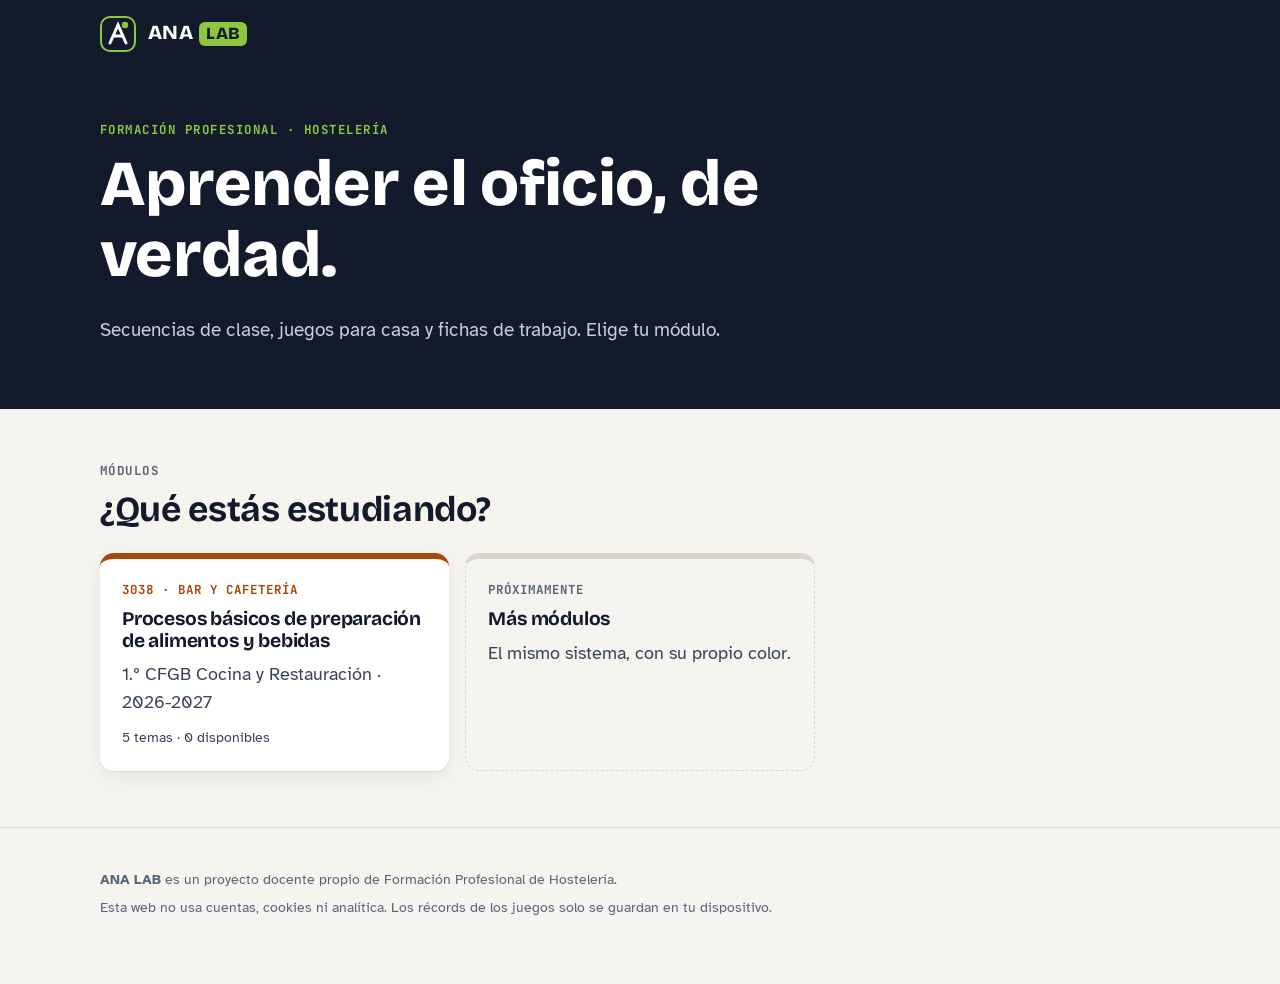
==== index.html @ 5fe83b50 "Primera versión del portal ANA LAB y página del módulo 3038 Co-Authored-By: Claude Opus 5.5 <noreply" ====
<!doctype html>
<html lang="es">
<head>
<meta charset="utf-8">
<meta name="viewport" content="width=device-width, initial-scale=1">
<meta name="robots" content="noindex, nofollow">
<meta name="description" content="ANA LAB · Materiales de Formación Profesional de Hostelería: secuencias de clase, juegos y fichas.">
<title>ANA LAB</title>
<link rel="icon" href="assets/img/favicon.svg" type="image/svg+xml">
<link rel="stylesheet" href="css/tokens.css">
<link rel="stylesheet" href="css/base.css">
<link rel="stylesheet" href="css/components.css">
<script src="js/catalogo.js" defer></script>
<script src="js/portal.js" defer></script>
</head>
<body>
<a class="skip" href="#contenido">Saltar al contenido</a>

<header class="top">
  <div class="bar">
    <a class="brand" href="./" aria-label="ANA LAB, inicio">
      <svg width="36" height="36" viewBox="0 0 36 36" aria-hidden="true">
        <rect x="1" y="1" width="34" height="34" rx="9" fill="none" stroke="#8DC63F" stroke-width="2"/>
        <path d="M10 27L18 9l8 18M13 20h10" stroke="#fff" stroke-width="3" stroke-linecap="round" fill="none"/>
        <circle cx="25" cy="9" r="3.2" fill="#8DC63F"/>
      </svg>
      <span class="brand-name">ANA<span>LAB</span></span>
    </a>
  </div>
  <div class="hero">
    <div class="eyebrow">Formación Profesional · Hostelería</div>
    <h1>Aprender el oficio, de verdad.</h1>
    <p>Secuencias de clase, juegos para casa y fichas de trabajo. Elige tu módulo.</p>
  </div>
</header>

<main id="contenido">
  <section class="wrap">
    <div class="eyebrow">Módulos</div>
    <h2>¿Qué estás estudiando?</h2>
    <div class="cards" id="modulos"></div>
  </section>
</main>

<footer>
  <div class="wrap">
    <p><strong>ANA LAB</strong> es un proyecto docente propio de Formación Profesional de Hostelería.</p>
    <p class="note">Esta web no usa cuentas, cookies ni analítica. Los récords de los juegos solo se guardan en tu dispositivo.</p>
  </div>
</footer>
</body>
</html>
---- css/tokens.css ----
/* ANA LAB · Tokens de diseño (fuente: prototipo/guia-visual.html) */

@font-face { font-family: "Bricolage Grotesque"; src: url("../assets/fonts/bricolage-grotesque.woff2") format("woff2"); font-weight: 200 800; font-display: swap; }
@font-face { font-family: "Atkinson Hyperlegible"; src: url("../assets/fonts/atkinson-400.woff2") format("woff2"); font-weight: 400; font-display: swap; }
@font-face { font-family: "Atkinson Hyperlegible"; src: url("../assets/fonts/atkinson-400-italic.woff2") format("woff2"); font-weight: 400; font-style: italic; font-display: swap; }
@font-face { font-family: "Atkinson Hyperlegible"; src: url("../assets/fonts/atkinson-700.woff2") format("woff2"); font-weight: 700; font-display: swap; }
@font-face { font-family: "JetBrains Mono"; src: url("../assets/fonts/jetbrains-mono-500.woff2") format("woff2"); font-weight: 500; font-display: swap; }
@font-face { font-family: "JetBrains Mono"; src: url("../assets/fonts/jetbrains-mono-700.woff2") format("woff2"); font-weight: 700; font-display: swap; }

:root {
  /* Base editorial */
  --ink: #121A2B;
  --ink-2: #3A4458;
  --ink-3: #5B6478;
  --paper: #F6F4EF;
  --surface: #FFFFFF;
  --line: #DAD6CC;
  /* Ecosistema */
  --hl-green: #3F7A12;        /* texto/acento sobre claro (AA) */
  --hl-green-bright: #8DC63F; /* solo decorativo o sobre oscuro */
  --hl-blue: #0B5FA5;
  /* Módulos */
  --m3038: #A4480C;  /* Bar y cafetería · cobre */
  --m3038-soft: #F1ECE6;
  /* Retroalimentación */
  --ok: #13703A;  --ok-bg: #E4F4E9;
  --ko: #B3261E;  --ko-bg: #FCE8E6;
  --tip: #8A5A00; --tip-bg: #FFF3D6;

  --radius: 14px;
  --shadow: 0 1px 2px rgba(18,26,43,.06), 0 6px 20px rgba(18,26,43,.07);
  --font-display: "Bricolage Grotesque", system-ui, sans-serif;
  --font-body: "Atkinson Hyperlegible", system-ui, sans-serif;
  --font-mono: "JetBrains Mono", ui-monospace, monospace;
}
---- css/base.css ----
/* ANA LAB · Base */

* { box-sizing: border-box; }
html { -webkit-text-size-adjust: 100%; }
body { margin: 0; background: var(--paper); color: var(--ink); font: 18px/1.55 var(--font-body); }
a { color: var(--hl-blue); }
:focus-visible { outline: 3px solid var(--hl-blue); outline-offset: 3px; border-radius: 6px; }
img { max-width: 100%; height: auto; }

h1, h2, h3 { font-family: var(--font-display); line-height: 1.1; letter-spacing: -.01em; margin: 0 0 .4em; }
h2 { font-size: clamp(1.6rem, 3vw, 2.2rem); }
h3 { font-size: 1.2rem; }

.wrap { max-width: 1120px; margin: 0 auto; padding-inline: 20px; }
.eyebrow { font: 700 .78rem/1 var(--font-mono); letter-spacing: .12em; text-transform: uppercase; color: var(--ink-3); margin-bottom: .8rem; }
.lead { font-size: 1.15rem; color: var(--ink-2); max-width: 62ch; }
.note { font-size: .9rem; color: var(--ink-3); }
section { padding-block: 56px; }
section + section { border-top: 1px solid var(--line); }

.skip { position: absolute; left: -9999px; top: 0; background: var(--surface); color: var(--ink); padding: 12px 16px; z-index: 10; }
.skip:focus { left: 16px; top: 16px; }

@media (max-width: 600px) {
  body { font-size: 17px; }
  .wrap { padding-inline: 16px; }
  section { padding-block: 40px; }
}
---- css/components.css ----
/* ANA LAB · Componentes del portal */

/* Cabecera */
header.top { background: var(--ink); color: #fff; }
header.top .bar { display: flex; align-items: center; justify-content: space-between; gap: 16px; padding: 16px 20px; max-width: 1120px; margin: 0 auto; }
.brand { display: flex; align-items: center; gap: 12px; text-decoration: none; color: inherit; }
.brand-name { font: 800 1.25rem/1 var(--font-display); letter-spacing: .02em; }
.brand-name span { display: inline-block; margin-left: 6px; padding: 3px 7px 4px; border-radius: 6px; background: var(--hl-green-bright); color: var(--ink); font-size: .85em; }
.crumbs { font: 500 .85rem var(--font-mono); color: #C9CFDB; }
.crumbs a { color: #fff; }
.hero { padding: 56px 20px 64px; max-width: 1120px; margin: 0 auto; }
.hero h1 { font-size: clamp(2.2rem, 6vw, 4rem); font-weight: 800; max-width: 18ch; }
.hero p { color: #C9CFDB; font-size: 1.2rem; max-width: 56ch; margin: 0; }
.hero .eyebrow { color: var(--hl-green-bright); }
.hero.module .eyebrow { color: #F0B98F; }

/* Botones */
.btn { display: inline-flex; align-items: center; font: 700 1rem/1 var(--font-body); border: 2px solid transparent; border-radius: 12px; padding: 14px 20px; cursor: pointer; min-height: 48px; text-decoration: none; }
.btn-primary { background: var(--ink); color: #fff; }
.btn-module { background: var(--m3038); color: #fff; }

/* Tarjetas */
.cards { display: grid; grid-template-columns: repeat(auto-fill, minmax(280px, 1fr)); gap: 16px; margin-top: 24px; }
.card { background: var(--surface); border-radius: var(--radius); box-shadow: var(--shadow); padding: 22px; border-top: 6px solid var(--accent, var(--line)); display: flex; flex-direction: column; gap: 10px; }
.card h3 { margin: 0; }
.card p { margin: 0; color: var(--ink-2); }
.card .code { font: 700 .78rem var(--font-mono); color: var(--accent, var(--ink-3)); letter-spacing: .08em; text-transform: uppercase; }
.card .links { display: flex; gap: 8px; flex-wrap: wrap; margin-top: auto; padding-top: 6px; }
.card.soon { --accent: var(--ink-3); box-shadow: none; border: 1px dashed var(--line); border-top: 6px solid var(--line); background: transparent; }
a.card { text-decoration: none; color: inherit; }
a.card:hover { box-shadow: 0 2px 4px rgba(18,26,43,.08), 0 10px 28px rgba(18,26,43,.12); }

.pill { display: inline-flex; align-items: center; min-height: 44px; font: 700 .85rem/1 var(--font-mono); padding: 0 12px; border-radius: 10px; background: var(--m3038-soft); color: var(--m3038); text-decoration: none; }
.pill[aria-disabled="true"] { background: transparent; border: 1px dashed var(--line); color: var(--ink-3); cursor: default; }

.status { align-self: flex-start; font: 700 .75rem/1 var(--font-mono); padding: 6px 8px; border-radius: 6px; background: #ECE8E1; color: var(--ink-2); }
.status.listo { background: var(--ok-bg); color: var(--ok); }
.status.prep { background: var(--tip-bg); color: var(--tip); }

/* Pie */
footer { padding: 40px 0 60px; color: var(--ink-3); font-size: .9rem; border-top: 1px solid var(--line); }
footer p { margin: 0 0 6px; }

@media (prefers-reduced-motion: no-preference) {
  .btn, a.card, .pill { transition: box-shadow .15s, background-color .15s, transform .15s; }
  a.card:hover { transform: translateY(-2px); }
}

@media (max-width: 600px) {
  header.top .bar { padding: 14px 16px; }
  .hero { padding: 40px 16px 48px; }
  .cards { grid-template-columns: 1fr; }
}
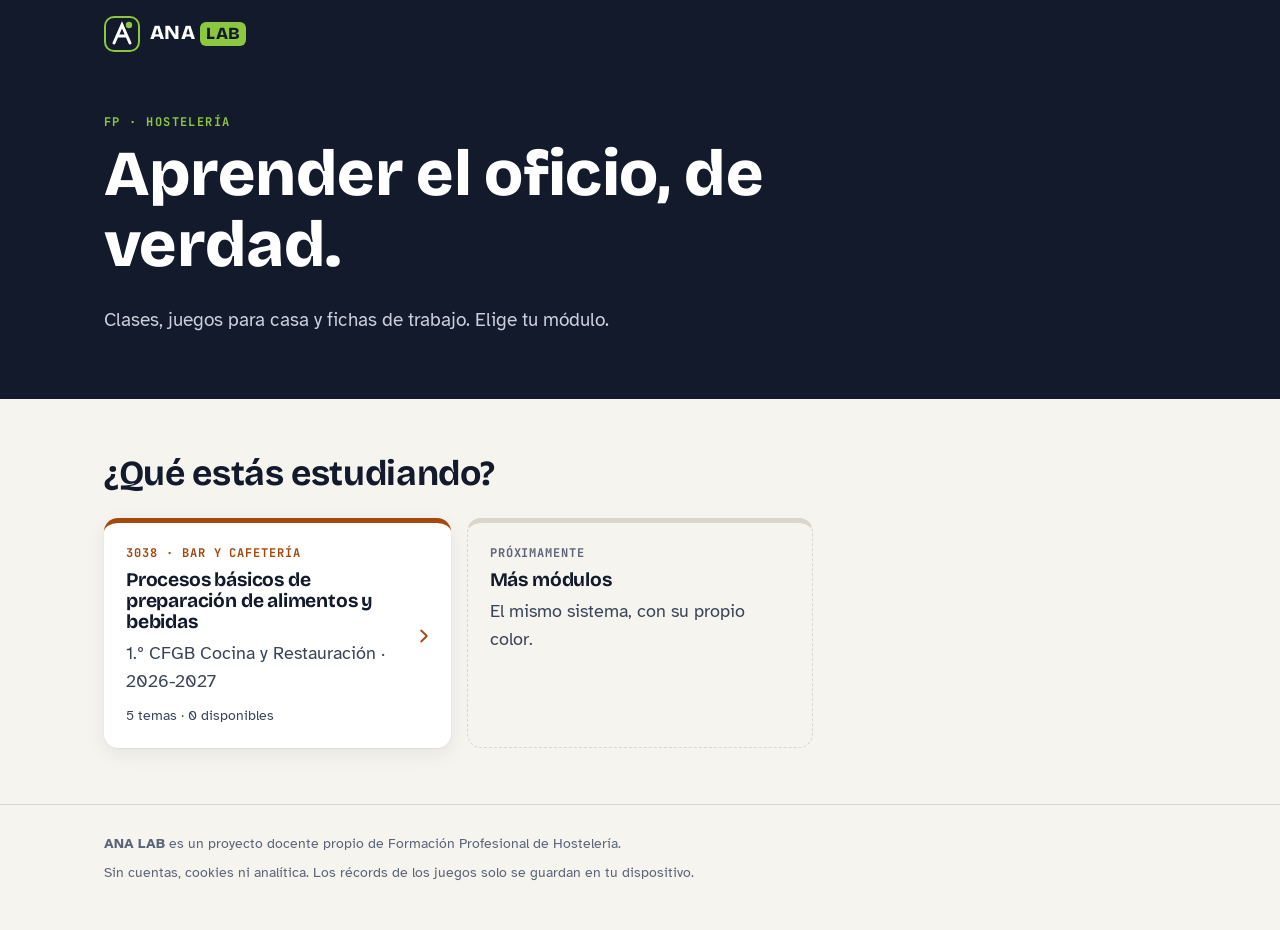
==== commit 91dbaba4: "Diseño móvil primero e instalable en la pantalla de inicio - CSS reescrito con el móvil como vista b" ====
--- a/index.html
+++ b/index.html
@@ -2,11 +2,14 @@
 <html lang="es">
 <head>
 <meta charset="utf-8">
-<meta name="viewport" content="width=device-width, initial-scale=1">
+<meta name="viewport" content="width=device-width, initial-scale=1, viewport-fit=cover">
 <meta name="robots" content="noindex, nofollow">
-<meta name="description" content="ANA LAB · Materiales de Formación Profesional de Hostelería: secuencias de clase, juegos y fichas.">
+<meta name="description" content="ANA LAB · Materiales de Formación Profesional de Hostelería: clases, juegos y fichas.">
+<meta name="theme-color" content="#121A2B">
 <title>ANA LAB</title>
+<link rel="manifest" href="manifest.webmanifest">
 <link rel="icon" href="assets/img/favicon.svg" type="image/svg+xml">
+<link rel="apple-touch-icon" href="assets/img/icon-180.png">
 <link rel="stylesheet" href="css/tokens.css">
 <link rel="stylesheet" href="css/base.css">
 <link rel="stylesheet" href="css/components.css">
@@ -18,25 +21,26 @@
 
 <header class="top">
   <div class="bar">
-    <a class="brand" href="./" aria-label="ANA LAB, inicio">
-      <svg width="36" height="36" viewBox="0 0 36 36" aria-hidden="true">
-        <rect x="1" y="1" width="34" height="34" rx="9" fill="none" stroke="#8DC63F" stroke-width="2"/>
-        <path d="M10 27L18 9l8 18M13 20h10" stroke="#fff" stroke-width="3" stroke-linecap="round" fill="none"/>
-        <circle cx="25" cy="9" r="3.2" fill="#8DC63F"/>
-      </svg>
-      <span class="brand-name">ANA<span>LAB</span></span>
-    </a>
+    <div class="bar-in">
+      <a class="brand" href="./" aria-label="ANA LAB, inicio">
+        <svg viewBox="0 0 36 36" aria-hidden="true">
+          <rect x="1" y="1" width="34" height="34" rx="9" fill="none" stroke="#8DC63F" stroke-width="2"/>
+          <path d="M10 27L18 9l8 18M13 20h10" stroke="#fff" stroke-width="3" stroke-linecap="round" fill="none"/>
+          <circle cx="25" cy="9" r="3.2" fill="#8DC63F"/>
+        </svg>
+        <span class="brand-name">ANA<span>LAB</span></span>
+      </a>
+    </div>
   </div>
   <div class="hero">
-    <div class="eyebrow">Formación Profesional · Hostelería</div>
+    <div class="eyebrow">FP · Hostelería</div>
     <h1>Aprender el oficio, de verdad.</h1>
-    <p>Secuencias de clase, juegos para casa y fichas de trabajo. Elige tu módulo.</p>
+    <p>Clases, juegos para casa y fichas de trabajo. Elige tu módulo.</p>
   </div>
 </header>
 
 <main id="contenido">
   <section class="wrap">
-    <div class="eyebrow">Módulos</div>
     <h2>¿Qué estás estudiando?</h2>
     <div class="cards" id="modulos"></div>
   </section>
@@ -45,7 +49,7 @@
 <footer>
   <div class="wrap">
     <p><strong>ANA LAB</strong> es un proyecto docente propio de Formación Profesional de Hostelería.</p>
-    <p class="note">Esta web no usa cuentas, cookies ni analítica. Los récords de los juegos solo se guardan en tu dispositivo.</p>
+    <p class="note">Sin cuentas, cookies ni analítica. Los récords de los juegos solo se guardan en tu dispositivo.</p>
   </div>
 </footer>
 </body>
--- a/css/base.css
+++ b/css/base.css
@@ -1,28 +1,35 @@
-/* ANA LAB · Base */
+/* ANA LAB · Base. Móvil primero: los estilos sin media query son los del móvil;
+   las pantallas grandes se añaden con min-width. */
 
 * { box-sizing: border-box; }
-html { -webkit-text-size-adjust: 100%; }
-body { margin: 0; background: var(--paper); color: var(--ink); font: 18px/1.55 var(--font-body); }
+html { -webkit-text-size-adjust: 100%; -webkit-tap-highlight-color: transparent; }
+body { margin: 0; background: var(--paper); color: var(--ink); font: 17px/1.55 var(--font-body); overflow-wrap: break-word; }
 a { color: var(--hl-blue); }
 :focus-visible { outline: 3px solid var(--hl-blue); outline-offset: 3px; border-radius: 6px; }
 img { max-width: 100%; height: auto; }
 
 h1, h2, h3 { font-family: var(--font-display); line-height: 1.1; letter-spacing: -.01em; margin: 0 0 .4em; }
-h2 { font-size: clamp(1.6rem, 3vw, 2.2rem); }
-h3 { font-size: 1.2rem; }
+h2 { font-size: 1.5rem; }
+h3 { font-size: 1.15rem; }
 
-.wrap { max-width: 1120px; margin: 0 auto; padding-inline: 20px; }
-.eyebrow { font: 700 .78rem/1 var(--font-mono); letter-spacing: .12em; text-transform: uppercase; color: var(--ink-3); margin-bottom: .8rem; }
-.lead { font-size: 1.15rem; color: var(--ink-2); max-width: 62ch; }
+.wrap {
+  max-width: 1120px; margin: 0 auto;
+  padding-inline: max(16px, env(safe-area-inset-left)) max(16px, env(safe-area-inset-right));
+}
+.eyebrow { font: 700 .75rem/1 var(--font-mono); letter-spacing: .12em; text-transform: uppercase; color: var(--ink-3); margin-bottom: .7rem; }
+.lead { font-size: 1.05rem; color: var(--ink-2); max-width: 62ch; }
 .note { font-size: .9rem; color: var(--ink-3); }
-section { padding-block: 56px; }
+section { padding-block: 32px; }
 section + section { border-top: 1px solid var(--line); }
 
-.skip { position: absolute; left: -9999px; top: 0; background: var(--surface); color: var(--ink); padding: 12px 16px; z-index: 10; }
+.skip { position: absolute; left: -9999px; top: 0; background: var(--surface); color: var(--ink); padding: 12px 16px; z-index: 30; }
 .skip:focus { left: 16px; top: 16px; }
 
-@media (max-width: 600px) {
-  body { font-size: 17px; }
-  .wrap { padding-inline: 16px; }
-  section { padding-block: 40px; }
+@media (min-width: 720px) {
+  body { font-size: 18px; }
+  h2 { font-size: clamp(1.6rem, 3vw, 2.2rem); }
+  h3 { font-size: 1.2rem; }
+  .wrap { padding-inline: 24px; }
+  .lead { font-size: 1.15rem; }
+  section { padding-block: 56px; }
 }
--- a/css/components.css
+++ b/css/components.css
@@ -1,53 +1,85 @@
-/* ANA LAB · Componentes del portal */
+/* ANA LAB · Componentes del portal. Móvil primero. */
 
-/* Cabecera */
+/* Cabecera: barra fija compacta + portada */
 header.top { background: var(--ink); color: #fff; }
-header.top .bar { display: flex; align-items: center; justify-content: space-between; gap: 16px; padding: 16px 20px; max-width: 1120px; margin: 0 auto; }
-.brand { display: flex; align-items: center; gap: 12px; text-decoration: none; color: inherit; }
-.brand-name { font: 800 1.25rem/1 var(--font-display); letter-spacing: .02em; }
-.brand-name span { display: inline-block; margin-left: 6px; padding: 3px 7px 4px; border-radius: 6px; background: var(--hl-green-bright); color: var(--ink); font-size: .85em; }
-.crumbs { font: 500 .85rem var(--font-mono); color: #C9CFDB; }
-.crumbs a { color: #fff; }
-.hero { padding: 56px 20px 64px; max-width: 1120px; margin: 0 auto; }
-.hero h1 { font-size: clamp(2.2rem, 6vw, 4rem); font-weight: 800; max-width: 18ch; }
-.hero p { color: #C9CFDB; font-size: 1.2rem; max-width: 56ch; margin: 0; }
+.bar {
+  position: sticky; top: 0; z-index: 20; background: var(--ink); color: #fff;
+  padding-top: env(safe-area-inset-top);
+}
+.bar-in { display: flex; align-items: center; justify-content: space-between; gap: 12px; max-width: 1120px; margin: 0 auto; min-height: 56px; padding-inline: max(16px, env(safe-area-inset-left)) max(16px, env(safe-area-inset-right)); }
+.brand { display: flex; align-items: center; gap: 10px; min-height: 48px; text-decoration: none; color: inherit; }
+.brand svg { width: 32px; height: 32px; }
+.brand-name { font: 800 1.15rem/1 var(--font-display); letter-spacing: .02em; }
+.brand-name span { display: inline-block; margin-left: 5px; padding: 3px 6px 4px; border-radius: 6px; background: var(--hl-green-bright); color: var(--ink); font-size: .85em; }
+.back { display: inline-flex; align-items: center; gap: 6px; min-height: 48px; padding-inline: 4px; font: 700 .9rem var(--font-mono); color: #fff; text-decoration: none; }
+.back svg { width: 18px; height: 18px; }
+
+.hero { max-width: 1120px; margin: 0 auto; padding-block: 20px 32px; padding-inline: max(16px, env(safe-area-inset-left)) max(16px, env(safe-area-inset-right)); }
+.hero h1 { font-size: 2rem; font-weight: 800; max-width: 18ch; }
+.hero p { color: #C9CFDB; font-size: 1.05rem; max-width: 56ch; margin: 0; }
 .hero .eyebrow { color: var(--hl-green-bright); }
 .hero.module .eyebrow { color: #F0B98F; }
-
-/* Botones */
-.btn { display: inline-flex; align-items: center; font: 700 1rem/1 var(--font-body); border: 2px solid transparent; border-radius: 12px; padding: 14px 20px; cursor: pointer; min-height: 48px; text-decoration: none; }
-.btn-primary { background: var(--ink); color: #fff; }
-.btn-module { background: var(--m3038); color: #fff; }
+.hero.module h1 { font-size: 1.7rem; }
 
 /* Tarjetas */
-.cards { display: grid; grid-template-columns: repeat(auto-fill, minmax(280px, 1fr)); gap: 16px; margin-top: 24px; }
-.card { background: var(--surface); border-radius: var(--radius); box-shadow: var(--shadow); padding: 22px; border-top: 6px solid var(--accent, var(--line)); display: flex; flex-direction: column; gap: 10px; }
+.cards { display: grid; grid-template-columns: 1fr; gap: 12px; margin-top: 16px; }
+.card { background: var(--surface); border-radius: var(--radius); box-shadow: var(--shadow); padding: 18px; border-top: 5px solid var(--accent, var(--line)); display: flex; flex-direction: column; gap: 8px; }
 .card h3 { margin: 0; }
 .card p { margin: 0; color: var(--ink-2); }
-.card .code { font: 700 .78rem var(--font-mono); color: var(--accent, var(--ink-3)); letter-spacing: .08em; text-transform: uppercase; }
-.card .links { display: flex; gap: 8px; flex-wrap: wrap; margin-top: auto; padding-top: 6px; }
-.card.soon { --accent: var(--ink-3); box-shadow: none; border: 1px dashed var(--line); border-top: 6px solid var(--line); background: transparent; }
-a.card { text-decoration: none; color: inherit; }
-a.card:hover { box-shadow: 0 2px 4px rgba(18,26,43,.08), 0 10px 28px rgba(18,26,43,.12); }
+.card .code { font: 700 .75rem var(--font-mono); color: var(--accent, var(--ink-3)); letter-spacing: .08em; text-transform: uppercase; }
+.card.soon { --accent: var(--ink-3); box-shadow: none; border: 1px dashed var(--line); border-top: 5px solid var(--line); background: transparent; }
+a.card { text-decoration: none; color: inherit; position: relative; padding-right: 48px; }
+a.card .go { position: absolute; right: 16px; top: 50%; margin-top: -11px; width: 22px; height: 22px; color: var(--accent); }
 
-.pill { display: inline-flex; align-items: center; min-height: 44px; font: 700 .85rem/1 var(--font-mono); padding: 0 12px; border-radius: 10px; background: var(--m3038-soft); color: var(--m3038); text-decoration: none; }
-.pill[aria-disabled="true"] { background: transparent; border: 1px dashed var(--line); color: var(--ink-3); cursor: default; }
+/* Materiales de un tema: tres botones iguales, cómodos para el pulgar */
+.mats { display: grid; grid-template-columns: repeat(3, 1fr); gap: 8px; margin-top: 6px; }
+.mat {
+  display: flex; flex-direction: column; align-items: center; justify-content: center; gap: 4px;
+  min-height: 64px; padding: 8px 4px; border-radius: 12px; text-align: center;
+  font: 700 .82rem/1.15 var(--font-body); text-decoration: none;
+  background: var(--m3038-soft); color: var(--m3038);
+}
+.mat svg { width: 22px; height: 22px; }
+.mat[aria-disabled="true"] { background: transparent; border: 1px dashed var(--line); color: var(--ink-3); }
 
-.status { align-self: flex-start; font: 700 .75rem/1 var(--font-mono); padding: 6px 8px; border-radius: 6px; background: #ECE8E1; color: var(--ink-2); }
+/* Temas aún sin material: una línea compacta */
+.temas-list { list-style: none; margin: 12px 0 0; padding: 0; background: var(--surface); border-radius: var(--radius); box-shadow: var(--shadow); }
+.temas-list li { display: flex; align-items: center; gap: 12px; min-height: 60px; padding: 10px 16px; }
+.temas-list li + li { border-top: 1px solid var(--line); }
+.temas-list .num { flex: none; width: 32px; height: 32px; border-radius: 50%; display: grid; place-items: center; font: 700 .85rem var(--font-mono); color: var(--accent); border: 2px solid var(--accent); }
+.temas-list .t { flex: 1; font-weight: 700; line-height: 1.25; }
+.subhead { margin: 28px 0 0; font: 700 .75rem/1 var(--font-mono); letter-spacing: .12em; text-transform: uppercase; color: var(--ink-3); }
+
+.status { align-self: flex-start; flex: none; font: 700 .72rem/1 var(--font-mono); padding: 6px 8px; border-radius: 6px; background: #ECE8E1; color: var(--ink-2); }
 .status.listo { background: var(--ok-bg); color: var(--ok); }
 .status.prep { background: var(--tip-bg); color: var(--tip); }
+.temas-list .status { align-self: center; }
+
+.visually-hidden { position: absolute; width: 1px; height: 1px; overflow: hidden; clip: rect(0 0 0 0); white-space: nowrap; }
 
 /* Pie */
-footer { padding: 40px 0 60px; color: var(--ink-3); font-size: .9rem; border-top: 1px solid var(--line); }
+footer { padding: 28px 0 calc(40px + env(safe-area-inset-bottom)); color: var(--ink-3); font-size: .88rem; border-top: 1px solid var(--line); }
 footer p { margin: 0 0 6px; }
 
+@media (hover: hover) {
+  a.card:hover { box-shadow: 0 2px 4px rgba(18,26,43,.08), 0 10px 28px rgba(18,26,43,.12); }
+  a.mat:hover { background: #EADFD3; }
+}
 @media (prefers-reduced-motion: no-preference) {
-  .btn, a.card, .pill { transition: box-shadow .15s, background-color .15s, transform .15s; }
-  a.card:hover { transform: translateY(-2px); }
+  a.card, .mat { transition: box-shadow .15s, background-color .15s, transform .15s; }
+  a.card:active, a.mat:active { transform: scale(.98); }
 }
 
-@media (max-width: 600px) {
-  header.top .bar { padding: 14px 16px; }
-  .hero { padding: 40px 16px 48px; }
-  .cards { grid-template-columns: 1fr; }
+/* Pantallas grandes */
+@media (min-width: 720px) {
+  .bar { position: static; }
+  .bar-in { min-height: 68px; padding-inline: 24px; }
+  .brand svg { width: 36px; height: 36px; }
+  .brand-name { font-size: 1.25rem; }
+  .hero { padding: 48px 24px 64px; }
+  .hero h1, .hero.module h1 { font-size: clamp(2.4rem, 5.5vw, 4rem); }
+  .hero p { font-size: 1.2rem; }
+  .cards { grid-template-columns: repeat(auto-fill, minmax(300px, 1fr)); gap: 16px; margin-top: 24px; }
+  .card { padding: 22px; }
+  .temas-list { max-width: 760px; }
 }
